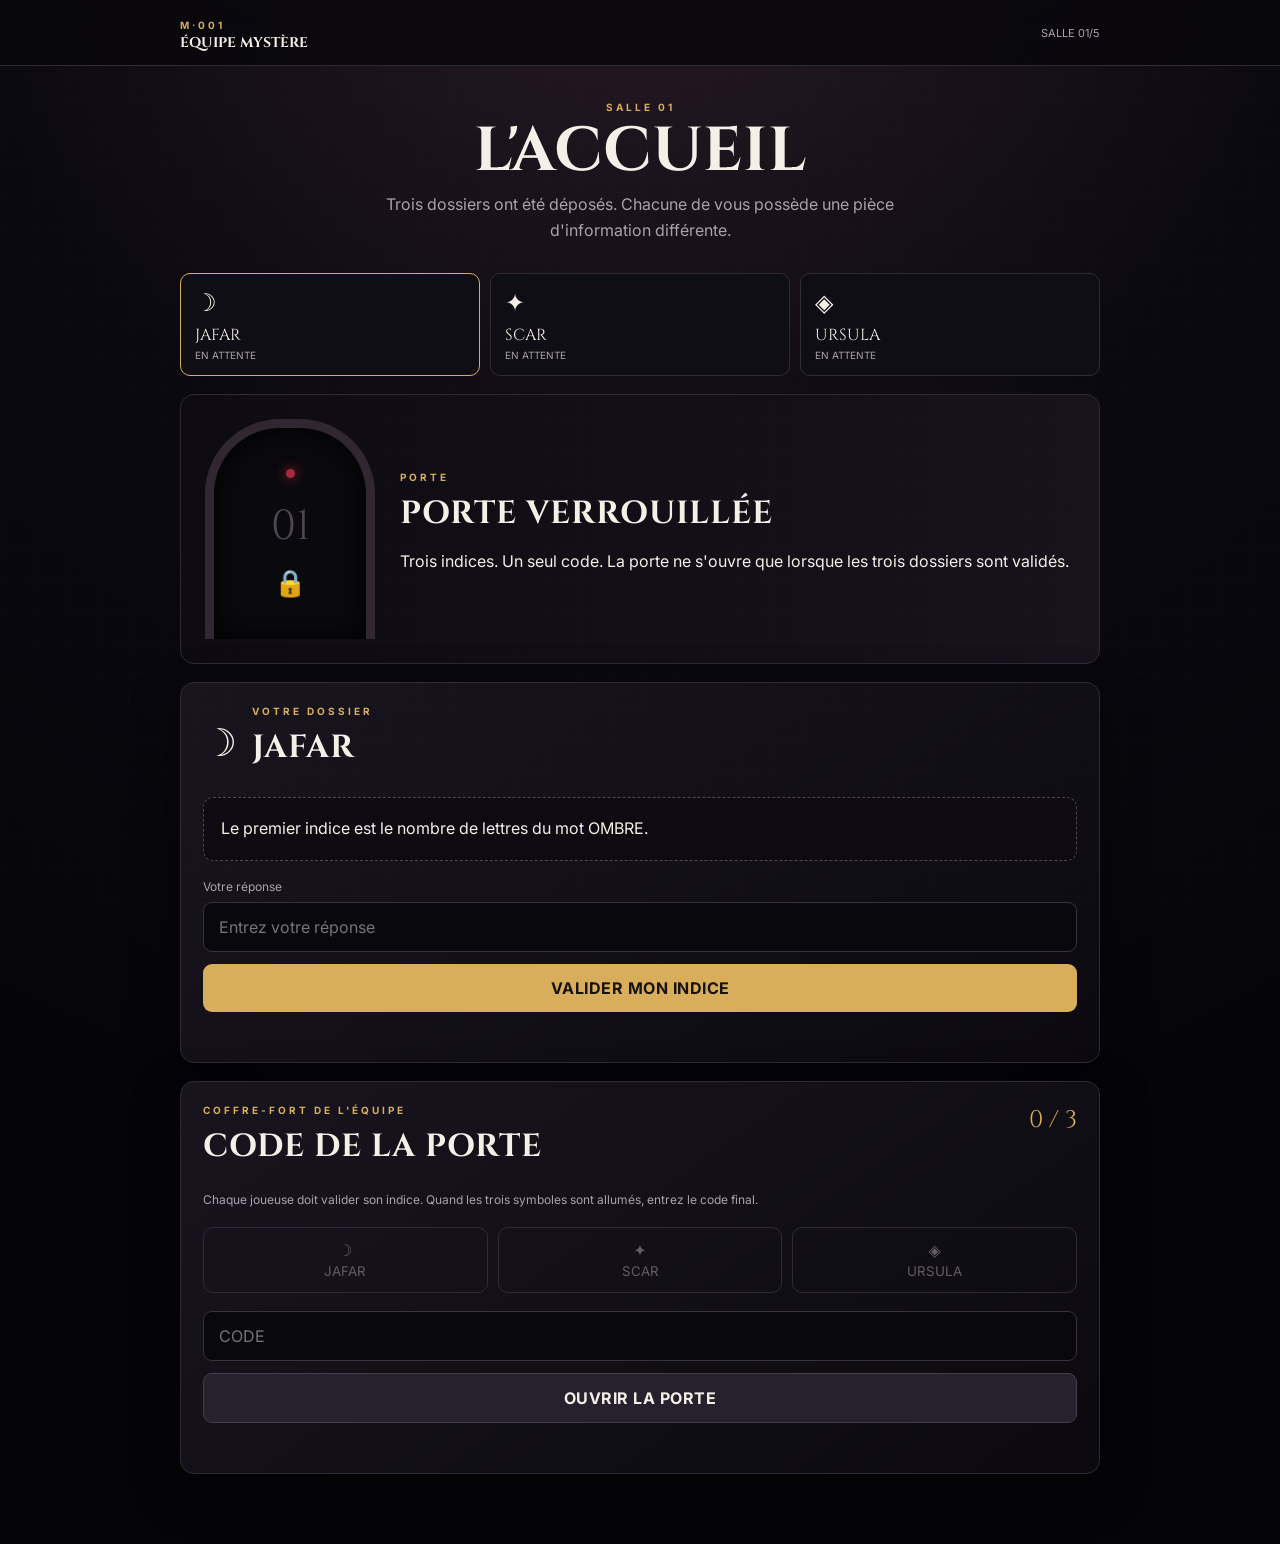
==== room.html @ 1ffcee10 "gpt test" ====
<!doctype html>
<html lang="fr">
<head>
  <meta charset="utf-8">
  <meta name="viewport" content="width=device-width,initial-scale=1,viewport-fit=cover">
  <meta name="theme-color" content="#08070c">
  <title>Mystery 001 — Salle</title>
  <link rel="stylesheet" href="style.css">
</head>
<body>
  <header class="topbar">
    <div><span class="eyebrow">M·001</span><strong id="teamName">ÉQUIPE</strong></div>
    <div class="room-counter" id="roomCounter">SALLE 01/05</div>
  </header>

  <main class="shell game">
    <section class="hero">
      <p class="eyebrow" id="roomEyebrow">SALLE 01</p>
      <h1 id="roomTitle">L'ACCUEIL</h1>
      <p id="roomIntro"></p>
    </section>

    <section class="players" id="players"></section>

    <section class="door">
      <div class="door-frame">
        <div class="door-light"></div>
        <div class="door-number" id="doorNumber">01</div>
        <div class="lock" id="lock">🔒</div>
      </div>
      <div>
        <p class="eyebrow">PORTE</p>
        <h2 id="doorTitle">PORTE VERROUILLÉE</h2>
        <p id="doorHint"></p>
      </div>
    </section>

    <section class="personal panel">
      <div class="role-head">
        <span id="roleSymbol" class="role-symbol">?</span>
        <div>
          <p class="eyebrow">VOTRE DOSSIER</p>
          <h2 id="roleName">CHOISISSEZ VOTRE RÔLE</h2>
        </div>
      </div>
      <div id="clue"></div>
      <label for="answer">Votre réponse</label>
      <input id="answer" autocomplete="off" placeholder="Entrez votre réponse">
      <button id="answerBtn" class="primary">VALIDER MON INDICE</button>
      <p id="answerStatus" class="status"></p>
    </section>

    <section class="team panel">
      <div class="section-title">
        <div>
          <p class="eyebrow">COFFRE-FORT DE L'ÉQUIPE</p>
          <h2>CODE DE LA PORTE</h2>
        </div>
        <span id="teamProgress">0 / 3</span>
      </div>
      <p class="muted">Chaque joueuse doit valider son indice. Quand les trois symboles sont allumés, entrez le code final.</p>
      <div id="tokens" class="tokens"></div>
      <input id="doorCode" inputmode="numeric" maxlength="8" placeholder="CODE">
      <button id="doorBtn" class="secondary">OUVRIR LA PORTE</button>
      <p id="doorStatus" class="status"></p>
    </section>

    <section id="nextRoom" class="panel next hidden">
      <p class="eyebrow">ACCÈS AUTORISÉ</p>
      <h2>LA PORTE S'OUVRE.</h2>
      <p id="nextText"></p>
      <button id="nextBtn" class="primary">ENTRER DANS LA SALLE SUIVANTE</button>
    </section>

    <section id="final" class="panel final hidden">
      <div class="sigil">M·001</div>
      <p class="eyebrow">DOSSIER TERMINÉ</p>
      <h2>LES TROIS PORTES SONT OUVERTES.</h2>
      <p>Vous avez réussi à travailler ensemble jusqu'au bout.</p>
      <div class="final-code" id="finalCode">OMEGA</div>
    </section>
  </main>
  <script src="game.js"></script>
</body>
</html>
---- style.css ----
@import url('https://fonts.googleapis.com/css2?family=Cinzel:wght@500;600;700&family=Inter:wght@400;500;600&display=swap');

:root{
  --bg:#08070c; --panel:#121018; --panel2:#18151f; --line:#302a38;
  --text:#f4f0e8; --muted:#aaa1ad; --gold:#d8ad5c; --red:#a62c3d;
  --green:#79c59a; --shadow:0 18px 50px rgba(0,0,0,.45);
}
*{box-sizing:border-box}
html,body{margin:0;min-height:100%;background:
 radial-gradient(circle at 50% -10%,#2b1c27 0,#0b0910 38%,#050509 75%);color:var(--text);
 font-family:Inter,system-ui,sans-serif}
body:before{content:"";position:fixed;inset:0;pointer-events:none;opacity:.06;background-image:
 linear-gradient(rgba(255,255,255,.2) 1px,transparent 1px),linear-gradient(90deg,rgba(255,255,255,.2) 1px,transparent 1px);
 background-size:32px 32px}
button,input{font:inherit}
button{cursor:pointer}
.shell{width:min(920px,calc(100% - 32px));margin:auto;padding:28px 0 70px}
.center{min-height:100vh;display:flex;flex-direction:column;justify-content:center;align-items:center;text-align:center}
.sig﻿il,.sigil{width:58px;height:58px;border:1px solid var(--gold);display:grid;place-items:center;color:var(--gold);
 letter-spacing:2px;margin-bottom:22px;transform:rotate(45deg);font-size:12px}
.sigil::first-line{transform:rotate(-45deg)}
.eyebrow{font-size:10px;letter-spacing:3px;color:var(--gold);font-weight:700;margin:0 0 9px}
h1,h2{font-family:Cinzel,serif;letter-spacing:1px}
h1{font-size:clamp(42px,10vw,86px);line-height:.94;margin:8px 0 20px}
h1 span{color:var(--gold)}
h2{margin:0 0 10px;font-size:clamp(21px,5vw,32px)}
.intro{color:var(--muted);line-height:1.7}
.panel{background:linear-gradient(145deg,rgba(25,21,31,.96),rgba(12,10,16,.96));
 border:1px solid var(--line);border-radius:14px;padding:22px;box-shadow:var(--shadow)}
.setup{width:min(440px,100%);margin-top:26px}
.join{width:min(440px,100%);margin-top:12px}
label{display:block;text-align:left;color:var(--muted);font-size:12px;margin:0 0 8px}
input{width:100%;background:#09080d;color:var(--text);border:1px solid #393241;border-radius:9px;
 padding:14px 15px;outline:none;transition:.2s}
input:focus{border-color:var(--gold);box-shadow:0 0 0 3px rgba(216,173,92,.08)}
button{border:0;border-radius:9px;padding:14px 16px;font-weight:700;letter-spacing:.5px;width:100%;margin-top:12px}
.primary{background:var(--gold);color:#17120b}.secondary{background:#27212d;color:var(--text);border:1px solid #443b4c}
.hint,.muted{font-size:12px;color:var(--muted);line-height:1.6}
.status{min-height:18px;color:var(--gold);font-size:12px;margin:10px 0 0}
.topbar{position:sticky;top:0;z-index:5;background:rgba(8,7,12,.88);backdrop-filter:blur(14px);
 border-bottom:1px solid var(--line);padding:13px max(16px,calc((100% - 920px)/2));display:flex;justify-content:space-between;gap:20px}
.topbar strong{display:block;font-family:Cinzel;font-size:14px}.room-counter{font-size:11px;color:var(--muted);align-self:center}
.game{padding-top:35px}.hero{text-align:center;margin-bottom:30px}.hero h1{font-size:clamp(36px,8vw,62px);margin:0 0 12px}
.hero p:last-child{color:var(--muted);max-width:600px;margin:auto;line-height:1.6}
.players{display:grid;grid-template-columns:repeat(3,1fr);gap:10px;margin-bottom:18px}
.player-card{padding:14px;border:1px solid var(--line);border-radius:10px;background:#100e15}
.player-card.active{border-color:var(--gold)}.player-card.done{border-color:rgba(121,197,154,.55)}
.player-symbol{font-size:24px}.player-name{font-family:Cinzel;margin:7px 0 3px}.player-state{font-size:10px;color:var(--muted)}
.door{display:grid;grid-template-columns:170px 1fr;gap:25px;align-items:center;padding:24px;border:1px solid var(--line);
 background:linear-gradient(90deg,#0d0b11,#17121b);border-radius:14px;margin-bottom:18px}
.door-frame{height:220px;border:9px solid #302731;border-bottom:0;border-radius:75px 75px 0 0;background:#0a090d;
 display:flex;flex-direction:column;align-items:center;justify-content:center;position:relative;box-shadow:inset 0 0 30px #000}
.door-light{width:9px;height:9px;border-radius:50%;background:var(--red);box-shadow:0 0 12px var(--red);margin-bottom:20px}
.door-frame.open .door-light{background:var(--green);box-shadow:0 0 16px var(--green)}
.door-number{font-family:Cinzel;font-size:42px;color:#4e4552}.lock{font-size:26px;margin-top:12px}
.role-head{display:flex;align-items:center;gap:15px;margin-bottom:18px}.role-symbol{font-size:38px}
.personal,.team{margin-top:18px}.clue-box{padding:17px;border:1px dashed #504556;border-radius:10px;background:#0d0b11;margin-bottom:18px;line-height:1.7}
.section-title{display:flex;justify-content:space-between;align-items:flex-start;gap:20px}.section-title>span{font-family:Cinzel;color:var(--gold);font-size:24px}
.tokens{display:flex;gap:10px;margin:18px 0}.token{flex:1;border:1px solid var(--line);border-radius:10px;padding:12px;text-align:center;color:#625b67}
.token.on{border-color:var(--green);color:var(--green);background:rgba(121,197,154,.06)}
.next{text-align:center;margin-top:18px}.hidden{display:none!important}
.final{text-align:center;margin-top:18px}.final-code{font-family:Cinzel;font-size:42px;color:var(--gold);letter-spacing:8px;margin-top:22px}
@media(max-width:650px){.shell{width:min(100% - 22px,920px)}.players{grid-template-columns:1fr}.door{grid-template-columns:110px 1fr;padding:16px}.door-frame{height:170px}.topbar{padding-left:11px;padding-right:11px}.personal,.team{padding:17px}}
@media(prefers-reduced-motion:no-preference){.door-frame.open{animation:open .8s ease forwards}@keyframes open{50%{filter:brightness(1.5);transform:scale(1.02)}100%{filter:brightness(1)}}}
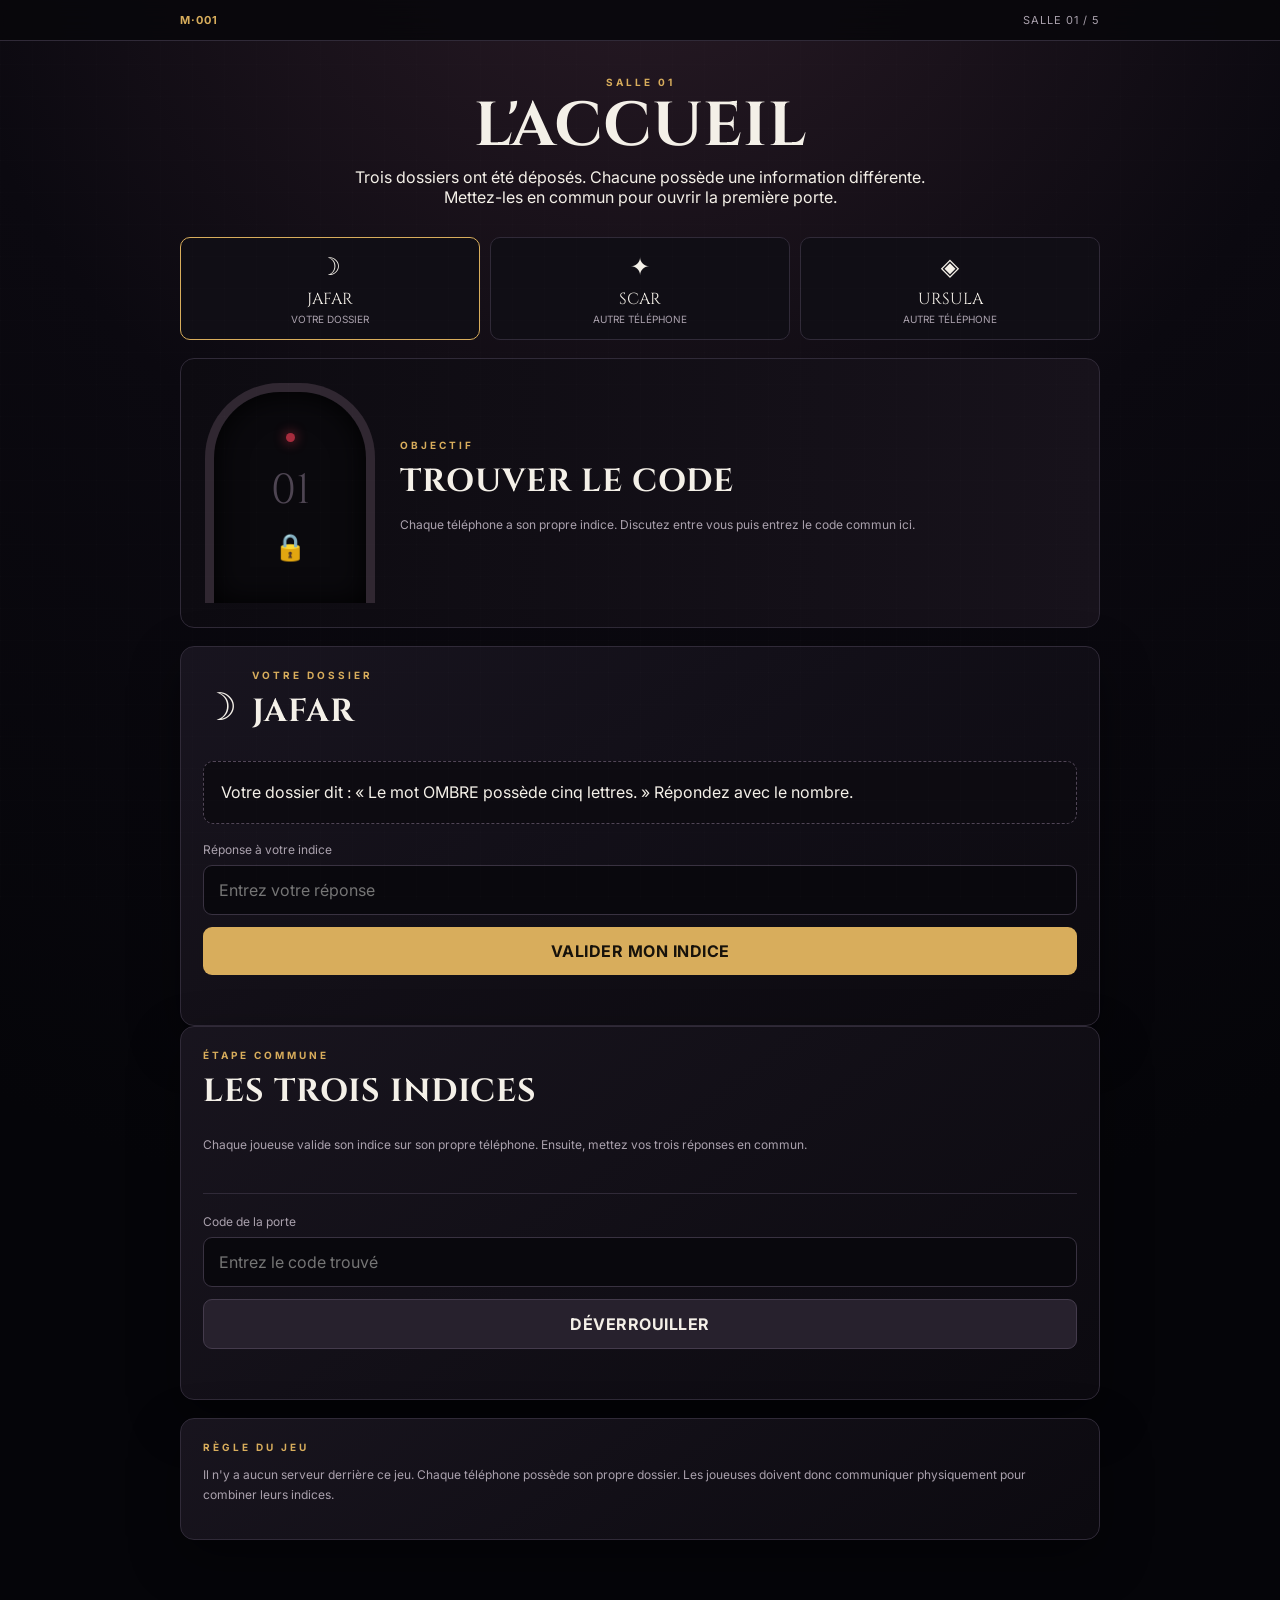
==== commit 87622a50: "gpt test 3" ====
--- a/room.html
+++ b/room.html
@@ -1,85 +1,91 @@
 <!doctype html>
 <html lang="fr">
 <head>
-  <meta charset="utf-8">
-  <meta name="viewport" content="width=device-width,initial-scale=1,viewport-fit=cover">
-  <meta name="theme-color" content="#08070c">
-  <title>Mystery 001 — Salle</title>
-  <link rel="stylesheet" href="style.css">
+<meta charset="utf-8">
+<meta name="viewport" content="width=device-width,initial-scale=1,viewport-fit=cover">
+<meta name="theme-color" content="#08070c">
+<title>Mystery 001 — Salle</title>
+<link rel="stylesheet" href="style.css">
 </head>
 <body>
-  <header class="topbar">
-    <div><span class="eyebrow">M·001</span><strong id="teamName">ÉQUIPE</strong></div>
-    <div class="room-counter" id="roomCounter">SALLE 01/05</div>
-  </header>
+<header class="topbar">
+  <a href="index.html" class="brand">M·001</a>
+  <div id="roomCounter">SALLE 01 / 05</div>
+</header>
 
-  <main class="shell game">
-    <section class="hero">
-      <p class="eyebrow" id="roomEyebrow">SALLE 01</p>
-      <h1 id="roomTitle">L'ACCUEIL</h1>
-      <p id="roomIntro"></p>
-    </section>
+<main class="shell game">
+  <section class="hero">
+    <p class="eyebrow" id="roomEyebrow">SALLE 01</p>
+    <h1 id="roomTitle">L'ACCUEIL</h1>
+    <p id="roomIntro"></p>
+  </section>
 
-    <section class="players" id="players"></section>
+  <section class="players" id="players"></section>
 
-    <section class="door">
-      <div class="door-frame">
-        <div class="door-light"></div>
-        <div class="door-number" id="doorNumber">01</div>
-        <div class="lock" id="lock">🔒</div>
+  <section class="door">
+    <div class="door-frame" id="doorFrame">
+      <div class="door-light"></div>
+      <div class="door-number" id="doorNumber">01</div>
+      <div class="lock" id="lock">🔒</div>
+    </div>
+    <div>
+      <p class="eyebrow">OBJECTIF</p>
+      <h2 id="doorTitle">TROUVER LE CODE</h2>
+      <p id="doorHint" class="muted"></p>
+    </div>
+  </section>
+
+  <section class="panel personal">
+    <div class="role-head">
+      <span id="roleSymbol" class="role-symbol">?</span>
+      <div>
+        <p class="eyebrow">VOTRE DOSSIER</p>
+        <h2 id="roleName">—</h2>
       </div>
+    </div>
+    <div id="clue"></div>
+    <label for="answer">Réponse à votre indice</label>
+    <input id="answer" autocomplete="off" placeholder="Entrez votre réponse">
+    <button id="answerBtn" class="primary">VALIDER MON INDICE</button>
+    <p id="answerStatus" class="status"></p>
+  </section>
+
+  <section class="panel team">
+    <div class="section-title">
       <div>
-        <p class="eyebrow">PORTE</p>
-        <h2 id="doorTitle">PORTE VERROUILLÉE</h2>
-        <p id="doorHint"></p>
+        <p class="eyebrow">ÉTAPE COMMUNE</p>
+        <h2>LES TROIS INDICES</h2>
       </div>
-    </section>
+    </div>
+    <p class="muted">Chaque joueuse valide son indice sur son propre téléphone. Ensuite, mettez vos trois réponses en commun.</p>
+    <div id="tokens" class="tokens"></div>
+    <div class="divider"></div>
+    <label for="doorCode">Code de la porte</label>
+    <input id="doorCode" autocomplete="off" placeholder="Entrez le code trouvé">
+    <button id="doorBtn" class="secondary">DÉVERROUILLER</button>
+    <p id="doorStatus" class="status"></p>
+  </section>
 
-    <section class="personal panel">
-      <div class="role-head">
-        <span id="roleSymbol" class="role-symbol">?</span>
-        <div>
-          <p class="eyebrow">VOTRE DOSSIER</p>
-          <h2 id="roleName">CHOISISSEZ VOTRE RÔLE</h2>
-        </div>
-      </div>
-      <div id="clue"></div>
-      <label for="answer">Votre réponse</label>
-      <input id="answer" autocomplete="off" placeholder="Entrez votre réponse">
-      <button id="answerBtn" class="primary">VALIDER MON INDICE</button>
-      <p id="answerStatus" class="status"></p>
-    </section>
+  <section id="nextRoom" class="panel next hidden">
+    <p class="eyebrow">ACCÈS AUTORISÉ</p>
+    <h2>LA PORTE S'OUVRE.</h2>
+    <p id="nextText" class="muted"></p>
+    <button id="nextBtn" class="primary">ENTRER DANS LA SALLE SUIVANTE</button>
+  </section>
 
-    <section class="team panel">
-      <div class="section-title">
-        <div>
-          <p class="eyebrow">COFFRE-FORT DE L'ÉQUIPE</p>
-          <h2>CODE DE LA PORTE</h2>
-        </div>
-        <span id="teamProgress">0 / 3</span>
-      </div>
-      <p class="muted">Chaque joueuse doit valider son indice. Quand les trois symboles sont allumés, entrez le code final.</p>
-      <div id="tokens" class="tokens"></div>
-      <input id="doorCode" inputmode="numeric" maxlength="8" placeholder="CODE">
-      <button id="doorBtn" class="secondary">OUVRIR LA PORTE</button>
-      <p id="doorStatus" class="status"></p>
-    </section>
+  <section id="final" class="panel final hidden">
+    <div class="sigil">M·001</div>
+    <p class="eyebrow">DOSSIER TERMINÉ</p>
+    <h2>LES TROIS PORTES SONT OUVERTES.</h2>
+    <p class="muted">Vous avez réussi le parcours.</p>
+    <div class="final-code">OMEGA</div>
+  </section>
 
-    <section id="nextRoom" class="panel next hidden">
-      <p class="eyebrow">ACCÈS AUTORISÉ</p>
-      <h2>LA PORTE S'OUVRE.</h2>
-      <p id="nextText"></p>
-      <button id="nextBtn" class="primary">ENTRER DANS LA SALLE SUIVANTE</button>
-    </section>
-
-    <section id="final" class="panel final hidden">
-      <div class="sigil">M·001</div>
-      <p class="eyebrow">DOSSIER TERMINÉ</p>
-      <h2>LES TROIS PORTES SONT OUVERTES.</h2>
-      <p>Vous avez réussi à travailler ensemble jusqu'au bout.</p>
-      <div class="final-code" id="finalCode">OMEGA</div>
-    </section>
-  </main>
-  <script src="game.js"></script>
+  <section class="panel how">
+    <p class="eyebrow">RÈGLE DU JEU</p>
+    <p class="muted">Il n'y a aucun serveur derrière ce jeu. Chaque téléphone possède son propre dossier. Les joueuses doivent donc communiquer physiquement pour combiner leurs indices.</p>
+  </section>
+</main>
+<script src="game.js"></script>
 </body>
 </html>
--- a/style.css
+++ b/style.css
@@ -1,64 +1,35 @@
 @import url('https://fonts.googleapis.com/css2?family=Cinzel:wght@500;600;700&family=Inter:wght@400;500;600&display=swap');
 
-:root{
-  --bg:#08070c; --panel:#121018; --panel2:#18151f; --line:#302a38;
-  --text:#f4f0e8; --muted:#aaa1ad; --gold:#d8ad5c; --red:#a62c3d;
-  --green:#79c59a; --shadow:0 18px 50px rgba(0,0,0,.45);
-}
+:root{--bg:#08070c;--panel:#121018;--line:#302a38;--text:#f4f0e8;--muted:#aaa1ad;--gold:#d8ad5c;--red:#a62c3d;--green:#79c59a}
 *{box-sizing:border-box}
-html,body{margin:0;min-height:100%;background:
- radial-gradient(circle at 50% -10%,#2b1c27 0,#0b0910 38%,#050509 75%);color:var(--text);
- font-family:Inter,system-ui,sans-serif}
-body:before{content:"";position:fixed;inset:0;pointer-events:none;opacity:.06;background-image:
- linear-gradient(rgba(255,255,255,.2) 1px,transparent 1px),linear-gradient(90deg,rgba(255,255,255,.2) 1px,transparent 1px);
- background-size:32px 32px}
-button,input{font:inherit}
-button{cursor:pointer}
-.shell{width:min(920px,calc(100% - 32px));margin:auto;padding:28px 0 70px}
+html,body{margin:0;min-height:100%;background:radial-gradient(circle at 50% -10%,#2b1c27 0,#0b0910 38%,#050509 75%);color:var(--text);font-family:Inter,system-ui,sans-serif}
+body:before{content:"";position:fixed;inset:0;pointer-events:none;opacity:.055;background-image:linear-gradient(rgba(255,255,255,.2) 1px,transparent 1px),linear-gradient(90deg,rgba(255,255,255,.2) 1px,transparent 1px);background-size:32px 32px}
+a{color:inherit;text-decoration:none}
+button,input{font:inherit}button{cursor:pointer}
+.shell{width:min(920px,calc(100% - 24px));margin:auto;padding:30px 0 70px}
 .center{min-height:100vh;display:flex;flex-direction:column;justify-content:center;align-items:center;text-align:center}
-.sig﻿il,.sigil{width:58px;height:58px;border:1px solid var(--gold);display:grid;place-items:center;color:var(--gold);
- letter-spacing:2px;margin-bottom:22px;transform:rotate(45deg);font-size:12px}
-.sigil::first-line{transform:rotate(-45deg)}
-.eyebrow{font-size:10px;letter-spacing:3px;color:var(--gold);font-weight:700;margin:0 0 9px}
-h1,h2{font-family:Cinzel,serif;letter-spacing:1px}
-h1{font-size:clamp(42px,10vw,86px);line-height:.94;margin:8px 0 20px}
-h1 span{color:var(--gold)}
-h2{margin:0 0 10px;font-size:clamp(21px,5vw,32px)}
-.intro{color:var(--muted);line-height:1.7}
-.panel{background:linear-gradient(145deg,rgba(25,21,31,.96),rgba(12,10,16,.96));
- border:1px solid var(--line);border-radius:14px;padding:22px;box-shadow:var(--shadow)}
-.setup{width:min(440px,100%);margin-top:26px}
-.join{width:min(440px,100%);margin-top:12px}
-label{display:block;text-align:left;color:var(--muted);font-size:12px;margin:0 0 8px}
-input{width:100%;background:#09080d;color:var(--text);border:1px solid #393241;border-radius:9px;
- padding:14px 15px;outline:none;transition:.2s}
+.sigil{width:58px;height:58px;border:1px solid var(--gold);display:grid;place-items:center;color:var(--gold);letter-spacing:2px;margin-bottom:22px;transform:rotate(45deg);font-size:12px}
+.sigil{font-family:Inter}.eyebrow{font-size:10px;letter-spacing:3px;color:var(--gold);font-weight:700;margin:0 0 9px}
+h1,h2{font-family:Cinzel,serif;letter-spacing:1px}h1{font-size:clamp(42px,10vw,86px);line-height:.94;margin:8px 0 20px}h1 span{color:var(--gold)}
+h2{margin:0 0 10px;font-size:clamp(21px,5vw,32px)}.intro{color:var(--muted);line-height:1.7}
+.panel{width:100%;background:linear-gradient(145deg,rgba(25,21,31,.96),rgba(12,10,16,.96));border:1px solid var(--line);border-radius:14px;padding:22px;box-shadow:0 18px 50px rgba(0,0,0,.4)}
+.center>.panel{width:min(650px,100%);margin-top:26px}.muted,.hint{font-size:12px;color:var(--muted);line-height:1.65}
+.role-grid{display:grid;grid-template-columns:repeat(3,1fr);gap:10px;margin-top:20px}
+.role-choice{border:1px solid var(--line);border-radius:12px;padding:18px 10px;background:#0d0b11;display:flex;flex-direction:column;align-items:center;gap:7px;transition:.2s}
+.role-choice:hover{border-color:var(--gold);transform:translateY(-2px)}.role-choice span{font-size:32px;color:var(--gold)}.role-choice strong{font-family:Cinzel;font-size:14px}.role-choice small{font-size:10px;color:var(--muted)}
+.topbar{position:sticky;top:0;z-index:5;background:rgba(8,7,12,.9);backdrop-filter:blur(14px);border-bottom:1px solid var(--line);padding:13px max(12px,calc((100% - 920px)/2));display:flex;justify-content:space-between;color:var(--muted);font-size:11px;letter-spacing:1px}
+.brand{color:var(--gold);font-weight:700}.game{padding-top:35px}.hero{text-align:center;margin-bottom:30px}.hero h1{font-size:clamp(36px,8vw,62px);margin:0 0 12px}.hero p:last-child{max-width:600px;margin:auto}
+.players{display:grid;grid-template-columns:repeat(3,1fr);gap:10px;margin-bottom:18px}.player-card{padding:14px;border:1px solid var(--line);border-radius:10px;background:#100e15;text-align:center}.player-card.active{border-color:var(--gold)}
+.player-symbol{font-size:24px}.player-name{font-family:Cinzel;margin:7px 0 3px}.player-state{font-size:10px;color:var(--muted)}
+.door{display:grid;grid-template-columns:170px 1fr;gap:25px;align-items:center;padding:24px;border:1px solid var(--line);background:linear-gradient(90deg,#0d0b11,#17121b);border-radius:14px;margin-bottom:18px}
+.door-frame{height:220px;border:9px solid #302731;border-bottom:0;border-radius:75px 75px 0 0;background:#0a090d;display:flex;flex-direction:column;align-items:center;justify-content:center;box-shadow:inset 0 0 30px #000}
+.door-light{width:9px;height:9px;border-radius:50%;background:var(--red);box-shadow:0 0 12px var(--red);margin-bottom:20px}.door-frame.open .door-light{background:var(--green);box-shadow:0 0 16px var(--green)}
+.door-number{font-family:Cinzel;font-size:42px;color:#4e4552}.lock{font-size:26px;margin-top:12px}
+.role-head{display:flex;align-items:center;gap:15px;margin-bottom:18px}.role-symbol{font-size:38px}.clue-box{padding:17px;border:1px dashed #504556;border-radius:10px;background:#0d0b11;margin-bottom:18px;line-height:1.7}
+label{display:block;text-align:left;color:var(--muted);font-size:12px;margin:0 0 8px}input{width:100%;background:#09080d;color:var(--text);border:1px solid #393241;border-radius:9px;padding:14px 15px;outline:none}
 input:focus{border-color:var(--gold);box-shadow:0 0 0 3px rgba(216,173,92,.08)}
-button{border:0;border-radius:9px;padding:14px 16px;font-weight:700;letter-spacing:.5px;width:100%;margin-top:12px}
-.primary{background:var(--gold);color:#17120b}.secondary{background:#27212d;color:var(--text);border:1px solid #443b4c}
-.hint,.muted{font-size:12px;color:var(--muted);line-height:1.6}
-.status{min-height:18px;color:var(--gold);font-size:12px;margin:10px 0 0}
-.topbar{position:sticky;top:0;z-index:5;background:rgba(8,7,12,.88);backdrop-filter:blur(14px);
- border-bottom:1px solid var(--line);padding:13px max(16px,calc((100% - 920px)/2));display:flex;justify-content:space-between;gap:20px}
-.topbar strong{display:block;font-family:Cinzel;font-size:14px}.room-counter{font-size:11px;color:var(--muted);align-self:center}
-.game{padding-top:35px}.hero{text-align:center;margin-bottom:30px}.hero h1{font-size:clamp(36px,8vw,62px);margin:0 0 12px}
-.hero p:last-child{color:var(--muted);max-width:600px;margin:auto;line-height:1.6}
-.players{display:grid;grid-template-columns:repeat(3,1fr);gap:10px;margin-bottom:18px}
-.player-card{padding:14px;border:1px solid var(--line);border-radius:10px;background:#100e15}
-.player-card.active{border-color:var(--gold)}.player-card.done{border-color:rgba(121,197,154,.55)}
-.player-symbol{font-size:24px}.player-name{font-family:Cinzel;margin:7px 0 3px}.player-state{font-size:10px;color:var(--muted)}
-.door{display:grid;grid-template-columns:170px 1fr;gap:25px;align-items:center;padding:24px;border:1px solid var(--line);
- background:linear-gradient(90deg,#0d0b11,#17121b);border-radius:14px;margin-bottom:18px}
-.door-frame{height:220px;border:9px solid #302731;border-bottom:0;border-radius:75px 75px 0 0;background:#0a090d;
- display:flex;flex-direction:column;align-items:center;justify-content:center;position:relative;box-shadow:inset 0 0 30px #000}
-.door-light{width:9px;height:9px;border-radius:50%;background:var(--red);box-shadow:0 0 12px var(--red);margin-bottom:20px}
-.door-frame.open .door-light{background:var(--green);box-shadow:0 0 16px var(--green)}
-.door-number{font-family:Cinzel;font-size:42px;color:#4e4552}.lock{font-size:26px;margin-top:12px}
-.role-head{display:flex;align-items:center;gap:15px;margin-bottom:18px}.role-symbol{font-size:38px}
-.personal,.team{margin-top:18px}.clue-box{padding:17px;border:1px dashed #504556;border-radius:10px;background:#0d0b11;margin-bottom:18px;line-height:1.7}
-.section-title{display:flex;justify-content:space-between;align-items:flex-start;gap:20px}.section-title>span{font-family:Cinzel;color:var(--gold);font-size:24px}
-.tokens{display:flex;gap:10px;margin:18px 0}.token{flex:1;border:1px solid var(--line);border-radius:10px;padding:12px;text-align:center;color:#625b67}
-.token.on{border-color:var(--green);color:var(--green);background:rgba(121,197,154,.06)}
-.next{text-align:center;margin-top:18px}.hidden{display:none!important}
-.final{text-align:center;margin-top:18px}.final-code{font-family:Cinzel;font-size:42px;color:var(--gold);letter-spacing:8px;margin-top:22px}
-@media(max-width:650px){.shell{width:min(100% - 22px,920px)}.players{grid-template-columns:1fr}.door{grid-template-columns:110px 1fr;padding:16px}.door-frame{height:170px}.topbar{padding-left:11px;padding-right:11px}.personal,.team{padding:17px}}
+button{border:0;border-radius:9px;padding:14px 16px;font-weight:700;letter-spacing:.5px;width:100%;margin-top:12px}.primary{background:var(--gold);color:#17120b}.secondary{background:#27212d;color:var(--text);border:1px solid #443b4c}
+button:disabled{opacity:.45;cursor:not-allowed}.status{min-height:18px;color:var(--gold);font-size:12px;margin:10px 0 0}.section-title{display:flex;justify-content:space-between;align-items:flex-start}.tokens{display:flex;gap:10px;margin:18px 0}.token{flex:1;border:1px solid var(--line);border-radius:10px;padding:12px;text-align:center;color:#625b67}.token.me{border-color:var(--gold);color:var(--gold)}
+.divider{height:1px;background:var(--line);margin:20px 0}.next,.final,.how{margin-top:18px}.next{text-align:center}.final{text-align:center}.final-code{font-family:Cinzel;font-size:42px;color:var(--gold);letter-spacing:8px;margin-top:22px}.hidden{display:none!important}
+@media(max-width:650px){.role-grid,.players{grid-template-columns:1fr}.door{grid-template-columns:110px 1fr;padding:16px}.door-frame{height:170px}.shell{width:min(100% - 18px,920px)}}
 @media(prefers-reduced-motion:no-preference){.door-frame.open{animation:open .8s ease forwards}@keyframes open{50%{filter:brightness(1.5);transform:scale(1.02)}100%{filter:brightness(1)}}}
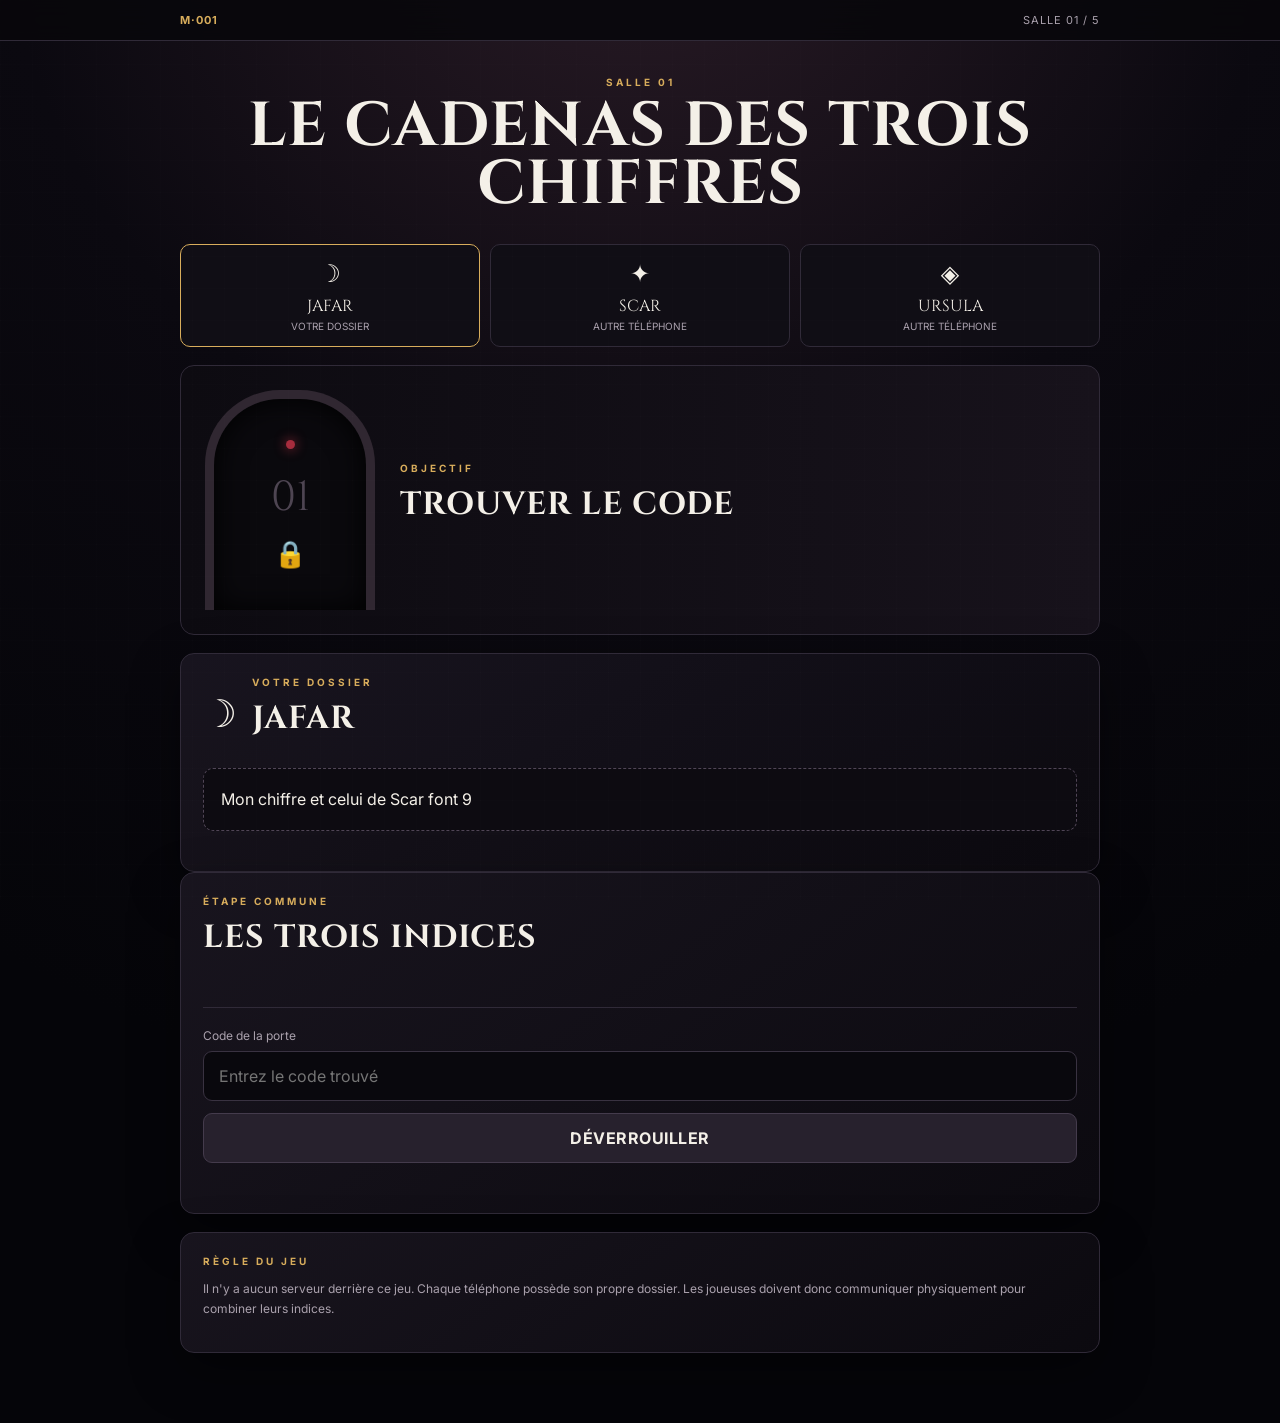
==== commit 333e794c: "push" ====
--- a/room.html
+++ b/room.html
@@ -44,10 +44,7 @@
       </div>
     </div>
     <div id="clue"></div>
-    <label for="answer">Réponse à votre indice</label>
-    <input id="answer" autocomplete="off" placeholder="Entrez votre réponse">
-    <button id="answerBtn" class="primary">VALIDER MON INDICE</button>
-    <p id="answerStatus" class="status"></p>
+    
   </section>
 
   <section class="panel team">
@@ -57,7 +54,6 @@
         <h2>LES TROIS INDICES</h2>
       </div>
     </div>
-    <p class="muted">Chaque joueuse valide son indice sur son propre téléphone. Ensuite, mettez vos trois réponses en commun.</p>
     <div id="tokens" class="tokens"></div>
     <div class="divider"></div>
     <label for="doorCode">Code de la porte</label>
@@ -77,8 +73,8 @@
     <div class="sigil">M·001</div>
     <p class="eyebrow">DOSSIER TERMINÉ</p>
     <h2>LES TROIS PORTES SONT OUVERTES.</h2>
-    <p class="muted">Vous avez réussi le parcours.</p>
-    <div class="final-code">OMEGA</div>
+    <p class="muted">Vous avez réussi les cinq énigmes.</p>
+    <div class="final-code">TRESOR</div>
   </section>
 
   <section class="panel how">
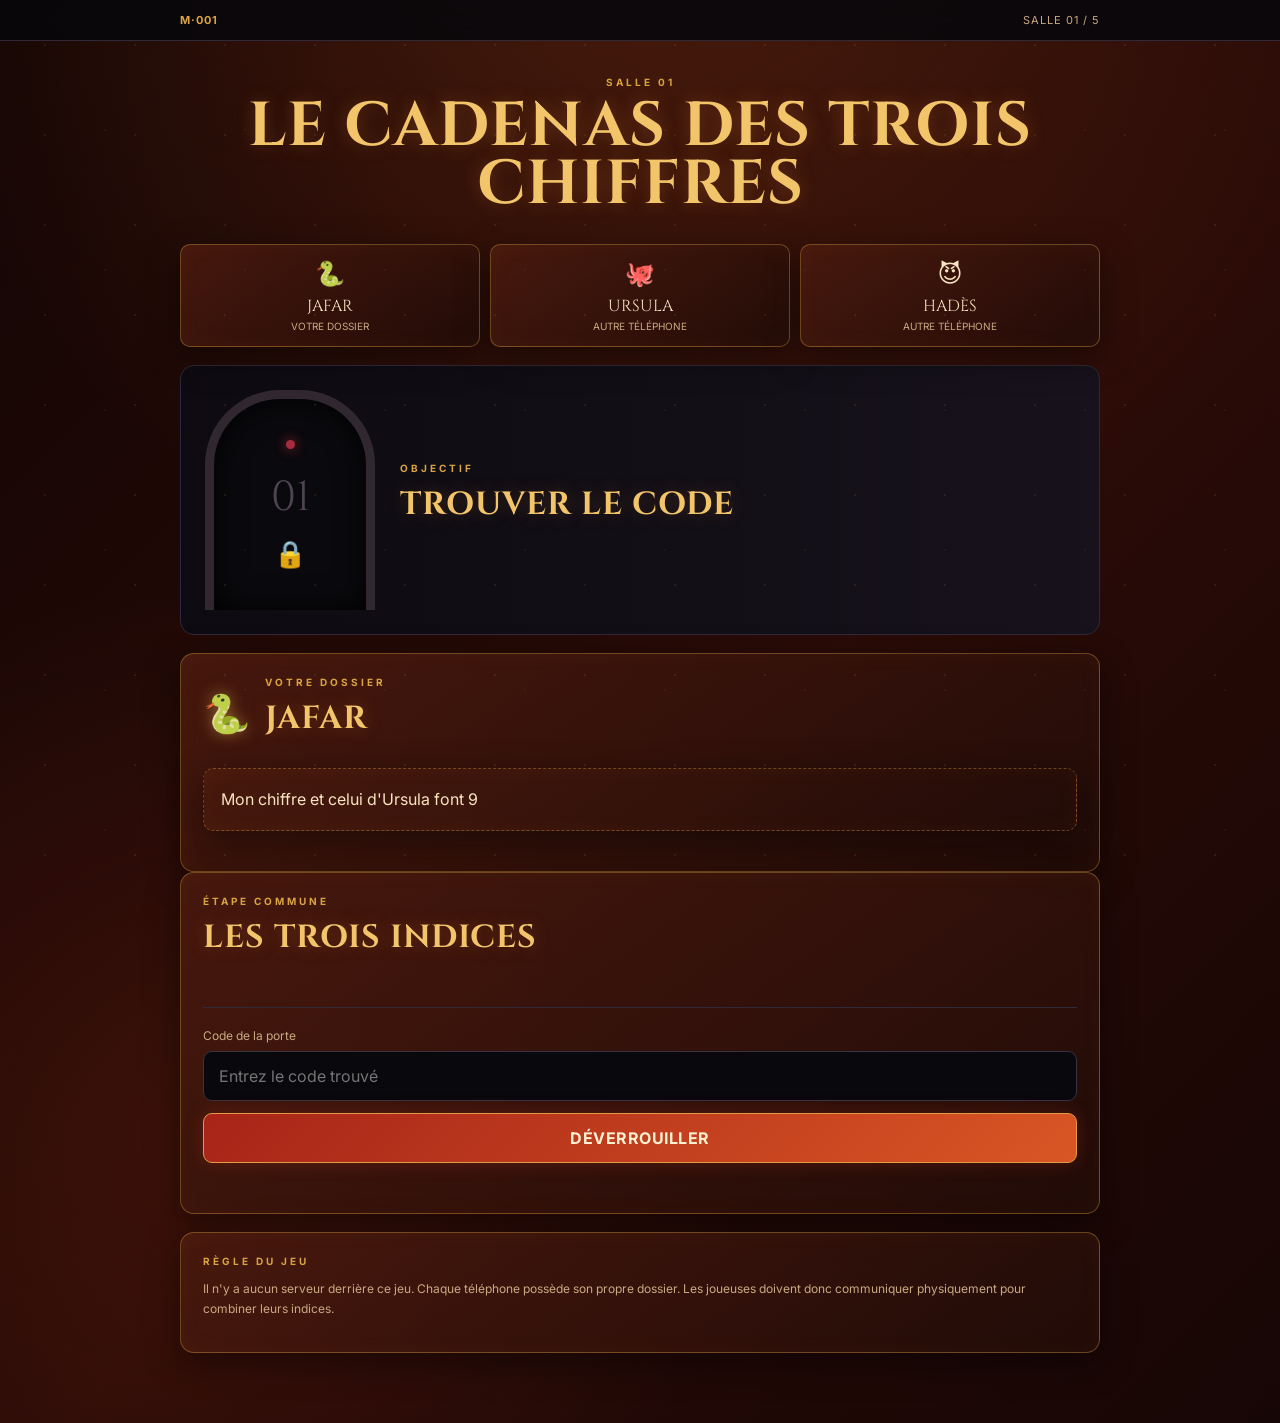
==== commit 54d6703d: "upgrade" ====
--- a/room.html
+++ b/room.html
@@ -68,14 +68,23 @@
     <p id="nextText" class="muted"></p>
     <button id="nextBtn" class="primary">ENTRER DANS LA SALLE SUIVANTE</button>
   </section>
+<section id="final" class="panel final hidden">
+  <div class="sigil">M·001</div>
 
-  <section id="final" class="panel final hidden">
-    <div class="sigil">M·001</div>
-    <p class="eyebrow">DOSSIER TERMINÉ</p>
-    <h2>LES TROIS PORTES SONT OUVERTES.</h2>
-    <p class="muted">Vous avez réussi les cinq énigmes.</p>
-    <div class="final-code">TRESOR</div>
-  </section>
+  <p class="eyebrow">DOSSIER TERMINÉ</p>
+
+  <h2>FÉLICITATIONS !</h2>
+
+  <p class="muted">
+    Félicitations, vous avez libéré la magie de Disney des vilains !
+    Ils ont laissé en partant ce code mystérieux.
+    Conservez-le au chaud, Mickey en aura sans doute besoin en temps voulu.
+  </p>
+
+  <div class="final-code" id="finalCode">731</div>
+
+  <p class="eyebrow">CODE À CONSERVER</p>
+</section>
 
   <section class="panel how">
     <p class="eyebrow">RÈGLE DU JEU</p>
--- a/style.css
+++ b/style.css
@@ -31,5 +31,332 @@
 button{border:0;border-radius:9px;padding:14px 16px;font-weight:700;letter-spacing:.5px;width:100%;margin-top:12px}.primary{background:var(--gold);color:#17120b}.secondary{background:#27212d;color:var(--text);border:1px solid #443b4c}
 button:disabled{opacity:.45;cursor:not-allowed}.status{min-height:18px;color:var(--gold);font-size:12px;margin:10px 0 0}.section-title{display:flex;justify-content:space-between;align-items:flex-start}.tokens{display:flex;gap:10px;margin:18px 0}.token{flex:1;border:1px solid var(--line);border-radius:10px;padding:12px;text-align:center;color:#625b67}.token.me{border-color:var(--gold);color:var(--gold)}
 .divider{height:1px;background:var(--line);margin:20px 0}.next,.final,.how{margin-top:18px}.next{text-align:center}.final{text-align:center}.final-code{font-family:Cinzel;font-size:42px;color:var(--gold);letter-spacing:8px;margin-top:22px}.hidden{display:none!important}
+/* =========================================================
+   IDENTITÉ DES VILAINS
+   ========================================================= */
+
+
+/* =========================================================
+   JAFAR — ROUGE / DÉSERT
+   ========================================================= */
+
+body.theme-jafar {
+  --bg: #180806;
+  --bg-soft: #2b100b;
+  --panel: rgba(55, 20, 12, 0.88);
+  --panel-border: rgba(218, 142, 55, 0.45);
+  --text: #f8e4c1;
+  --muted: #c9a982;
+  --accent: #c93524;
+  --accent-light: #ef8b38;
+  --gold: #d9a441;
+
+  background:
+    radial-gradient(circle at 50% -10%, rgba(220, 91, 35, .25), transparent 45%),
+    radial-gradient(circle at 15% 80%, rgba(175, 55, 25, .15), transparent 35%),
+    linear-gradient(135deg, #120504, #2a0b07 55%, #160605);
+
+  color: var(--text);
+}
+
+
+/* sable / poussière */
+body.theme-jafar::before {
+  content: "";
+  position: fixed;
+  inset: 0;
+  pointer-events: none;
+  opacity: .22;
+
+  background-image:
+    radial-gradient(circle, rgba(238, 177, 91, .45) 1px, transparent 1px),
+    radial-gradient(circle, rgba(238, 177, 91, .25) 1px, transparent 1px);
+
+  background-size: 90px 90px, 140px 140px;
+  background-position: 0 0, 35px 60px;
+}
+
+
+/* panneaux */
+body.theme-jafar .panel,
+body.theme-jafar .clue-box,
+body.theme-jafar .player-card {
+  background:
+    linear-gradient(
+      145deg,
+      rgba(72, 25, 14, .94),
+      rgba(34, 12, 8, .94)
+    );
+
+  border-color: rgba(217, 164, 65, .38);
+
+  box-shadow:
+    0 10px 35px rgba(0, 0, 0, .45),
+    inset 0 0 25px rgba(217, 164, 65, .04);
+}
+
+
+/* titres */
+body.theme-jafar h1,
+body.theme-jafar h2,
+body.theme-jafar .room-title {
+  color: #f2c56b;
+  text-shadow:
+    0 0 18px rgba(239, 139, 56, .25);
+}
+
+
+/* boutons */
+body.theme-jafar button {
+  background: linear-gradient(135deg, #a82418, #d95625);
+  border-color: #e29a45;
+  color: #fff1d2;
+
+  box-shadow:
+    0 0 18px rgba(201, 53, 36, .25);
+}
+
+body.theme-jafar button:hover {
+  background: linear-gradient(135deg, #d13a25, #ed7830);
+}
+
+
+/* =========================================================
+   URSULA — VIOLET / ABYSSES
+   ========================================================= */
+
+body.theme-ursula {
+  --bg: #090313;
+  --bg-soft: #17062b;
+  --panel: rgba(28, 10, 45, .88);
+  --panel-border: rgba(174, 91, 219, .42);
+  --text: #eee0fa;
+  --muted: #bba8ca;
+  --accent: #9b42bd;
+  --accent-light: #d07bea;
+  --aqua: #46d7d0;
+
+  background:
+    radial-gradient(circle at 20% 10%, rgba(148, 48, 180, .28), transparent 38%),
+    radial-gradient(circle at 85% 75%, rgba(27, 159, 165, .18), transparent 40%),
+    linear-gradient(160deg, #08020f, #19062c 50%, #050711);
+
+  color: var(--text);
+}
+
+
+/* bulles */
+body.theme-ursula::before {
+  content: "";
+  position: fixed;
+  inset: 0;
+  pointer-events: none;
+  opacity: .25;
+
+  background-image:
+    radial-gradient(circle at 15% 25%, transparent 0 7px, rgba(94, 218, 213, .25) 8px, transparent 9px),
+    radial-gradient(circle at 75% 65%, transparent 0 11px, rgba(182, 105, 222, .22) 12px, transparent 13px),
+    radial-gradient(circle at 40% 80%, transparent 0 5px, rgba(94, 218, 213, .18) 6px, transparent 7px);
+
+  background-size: 190px 230px, 270px 310px, 150px 180px;
+}
+
+
+/* panneaux */
+body.theme-ursula .panel,
+body.theme-ursula .clue-box,
+body.theme-ursula .player-card {
+  background:
+    linear-gradient(
+      150deg,
+      rgba(43, 13, 61, .94),
+      rgba(13, 8, 28, .95)
+    );
+
+  border-color: rgba(174, 91, 219, .4);
+
+  box-shadow:
+    0 12px 40px rgba(0, 0, 0, .5),
+    inset 0 0 30px rgba(155, 66, 189, .06);
+}
+
+
+/* titres */
+body.theme-ursula h1,
+body.theme-ursula h2,
+body.theme-ursula .room-title {
+  color: #d88af0;
+
+  text-shadow:
+    0 0 18px rgba(208, 123, 234, .3);
+}
+
+
+/* petits éléments */
+body.theme-ursula .eyebrow {
+  color: var(--aqua);
+}
+
+
+/* boutons */
+body.theme-ursula button {
+  background: linear-gradient(135deg, #71308f, #a94dc4);
+  border-color: #d07bea;
+  color: #f8eaff;
+
+  box-shadow:
+    0 0 22px rgba(155, 66, 189, .28);
+}
+
+body.theme-ursula button:hover {
+  background: linear-gradient(135deg, #9140b2, #c263df);
+}
+
+
+/* =========================================================
+   HADÈS — BLEU / FLAMMES
+   ========================================================= */
+
+body.theme-hades {
+  --bg: #020813;
+  --bg-soft: #06152b;
+  --panel: rgba(6, 20, 40, .9);
+  --panel-border: rgba(51, 176, 255, .45);
+  --text: #dff5ff;
+  --muted: #91b9d2;
+  --accent: #168cff;
+  --accent-light: #4dd9ff;
+  --fire: #25bfff;
+
+  background:
+    radial-gradient(circle at 50% 0%, rgba(22, 140, 255, .3), transparent 40%),
+    radial-gradient(circle at 20% 90%, rgba(0, 214, 255, .16), transparent 35%),
+    linear-gradient(160deg, #01050c, #04152b 52%, #01050d);
+
+  color: var(--text);
+}
+
+
+/* halo de flammes bleues */
+body.theme-hades::before {
+  content: "";
+  position: fixed;
+  inset: 0;
+  pointer-events: none;
+
+  background:
+    radial-gradient(
+      ellipse at 10% 100%,
+      rgba(0, 174, 255, .35),
+      transparent 28%
+    ),
+    radial-gradient(
+      ellipse at 90% 100%,
+      rgba(24, 118, 255, .32),
+      transparent 28%
+    ),
+    radial-gradient(
+      ellipse at 50% 110%,
+      rgba(0, 221, 255, .28),
+      transparent 35%
+    );
+
+  filter: blur(15px);
+}
+
+
+/* panneaux */
+body.theme-hades .panel,
+body.theme-hades .clue-box,
+body.theme-hades .player-card {
+  background:
+    linear-gradient(
+      150deg,
+      rgba(7, 29, 57, .95),
+      rgba(2, 10, 24, .96)
+    );
+
+  border-color: rgba(51, 176, 255, .42);
+
+  box-shadow:
+    0 12px 45px rgba(0, 0, 0, .55),
+    0 0 25px rgba(22, 140, 255, .08),
+    inset 0 0 30px rgba(77, 217, 255, .05);
+}
+
+
+/* titres */
+body.theme-hades h1,
+body.theme-hades h2,
+body.theme-hades .room-title {
+  color: #52d9ff;
+
+  text-shadow:
+    0 0 8px rgba(77, 217, 255, .6),
+    0 0 25px rgba(22, 140, 255, .4);
+}
+
+
+/* éléments importants */
+body.theme-hades .eyebrow {
+  color: #4dd9ff;
+}
+
+
+/* boutons */
+body.theme-hades button {
+  background: linear-gradient(135deg, #075bc1, #009bd8);
+  border-color: #52d9ff;
+  color: #e8fbff;
+
+  box-shadow:
+    0 0 20px rgba(22, 140, 255, .35);
+}
+
+body.theme-hades button:hover {
+  background: linear-gradient(135deg, #087be0, #13bce9);
+}
+
+
+/* =========================================================
+   CODE FINAL
+   ========================================================= */
+
+body.theme-jafar .final-code {
+  color: #f2c56b;
+  text-shadow: 0 0 25px rgba(239, 139, 56, .5);
+}
+
+body.theme-ursula .final-code {
+  color: #d88af0;
+  text-shadow: 0 0 25px rgba(208, 123, 234, .5);
+}
+
+body.theme-hades .final-code {
+  color: #52d9ff;
+  text-shadow:
+    0 0 10px rgba(77, 217, 255, .8),
+    0 0 30px rgba(22, 140, 255, .6);
+}
+
+
+/* =========================================================
+   ICÔNE DU VILAIN
+   ========================================================= */
+
+body.theme-jafar #roleSymbol {
+  color: #e4b04d;
+  text-shadow: 0 0 15px rgba(228, 176, 77, .5);
+}
+
+body.theme-ursula #roleSymbol {
+  color: #d76af0;
+  text-shadow: 0 0 15px rgba(215, 106, 240, .5);
+}
+
+body.theme-hades #roleSymbol {
+  color: #4dd9ff;
+  text-shadow: 0 0 18px rgba(77, 217, 255, .8);
+}
 @media(max-width:650px){.role-grid,.players{grid-template-columns:1fr}.door{grid-template-columns:110px 1fr;padding:16px}.door-frame{height:170px}.shell{width:min(100% - 18px,920px)}}
 @media(prefers-reduced-motion:no-preference){.door-frame.open{animation:open .8s ease forwards}@keyframes open{50%{filter:brightness(1.5);transform:scale(1.02)}100%{filter:brightness(1)}}}
